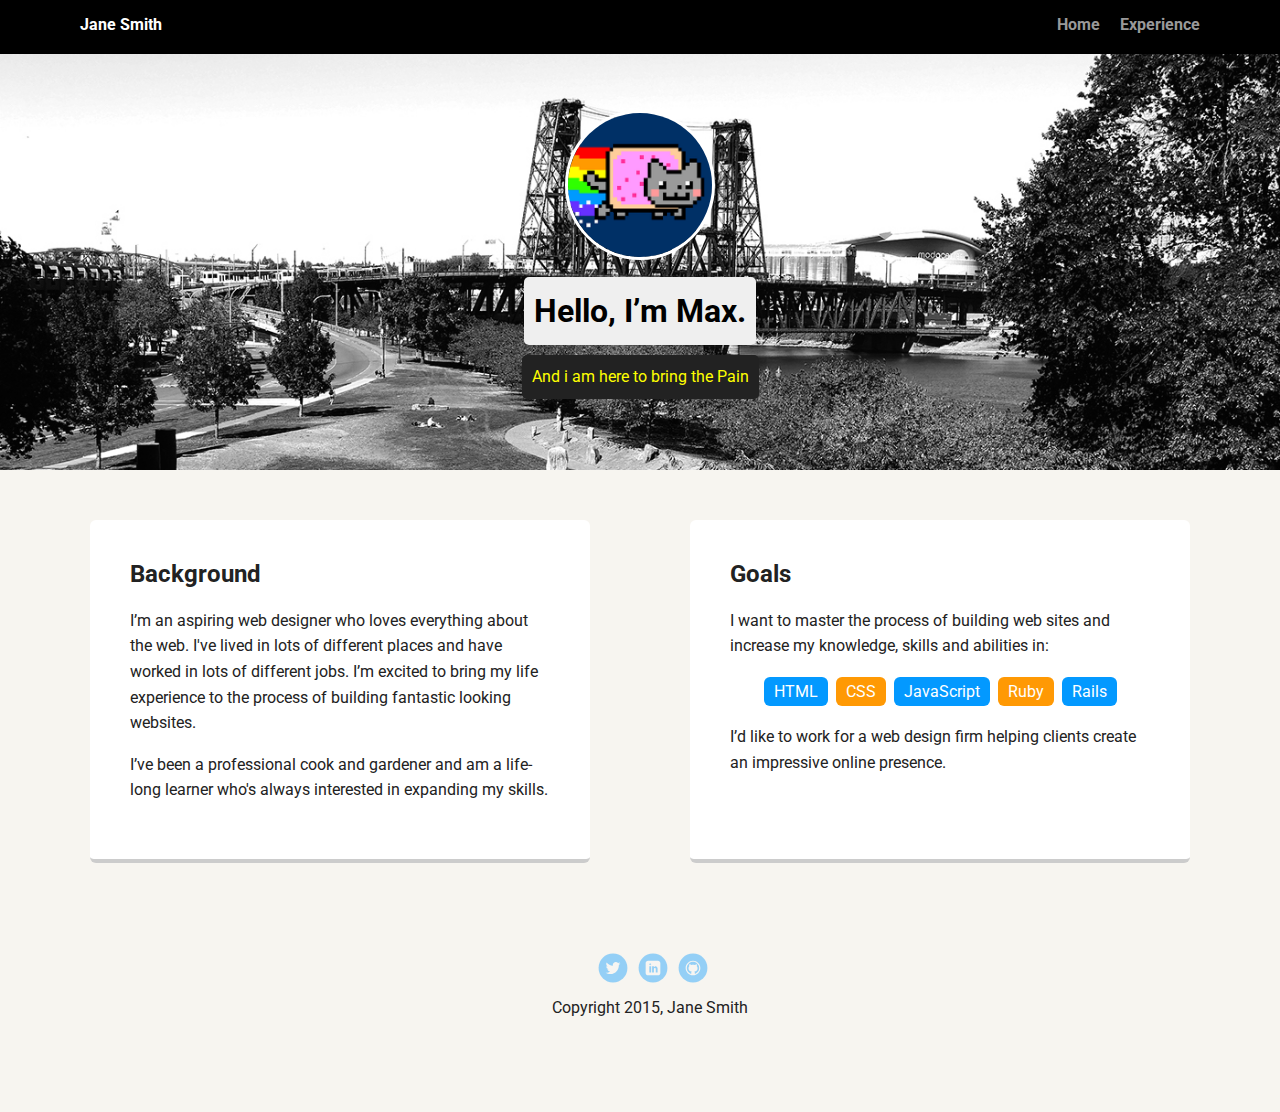
==== index.html @ d9aa148f "Initial commit" ====
<!doctype html>
<html lang="en">
<head>
  <meta charset="utf-8">
  <title>Max Payne's Profile</title>
  <meta name="viewport" content="width=device-width, initial-scale=1.0">
  <link rel="stylesheet" href="styles.css">
  <link href="https://fonts.googleapis.com/css?family=Muli%7CRoboto:400,300,500,700,900" rel="stylesheet"></head>
  <body>

    <div class="main-nav">
        <ul class="nav">
          <li class="name">Jane Smith</li>
          <li><a href="#">Home</a></li>
          <li><a href="#">Experience</a></li>
        </ul>
    </div>

    <header>
      <img src="images/me.png" alt="Drawing of Jane Smith" class="profile-image">
      <h1 class="tag name">Hello, I’m Max.</h1>
      <p class="tag location">And i am here to bring the Pain</p>
    </header>

    <main class="flex">
      <div class="card">
        <h2>Background</h2>
        <p>I’m an aspiring web designer who loves everything about the web. I've lived in lots of different places and have worked in lots of different jobs. I’m excited to bring my life experience to the process of building fantastic looking websites.</p>
        <p>I’ve been a professional cook and gardener and am a life-long learner who's always interested in expanding my skills.</p>
      </div> 

      <div class="card">
        <h2>Goals</h2>
        <p>I want to master the process of building web sites and increase my knowledge, skills and abilities in:</p>
        <ul class="skills">
          <li>HTML</li>
          <li>CSS</li>
          <li>JavaScript</li>
          <li>Ruby</li>
          <li>Rails</li>
        </ul>
        <p>I’d like to work for a web design firm helping clients create an impressive online presence.</p>
      </div> 

    </main>
    <footer>
      <ul>
        <li><a href="#" class="social twitter">Twitter</a></li>
        <li><a href="#" class="social linkedin">LinkedIn</a></li>
        <li><a href="#" class="social github">Github</a></li>
      </ul>
      <p class="copyright">Copyright 2015, Jane Smith</p>
    </footer>
  </body>
  </html>
---- styles.css ----
/* Global Layout Set-up */
* { 
  box-sizing: border-box;
}
  
body {
  margin: 0;
  padding: 0;
  text-align: center;
  font-family: 'Roboto', sans-serif;
  color: #222;
  background: #f7f5f0;
}
/* Link Styles */

a {
  text-decoration: none;
  color: #999;
}
a:hover {
  color: #6633ff;
}

/* Section Styles */

.main-nav {
  width: 100%;
  background: black;
  min-height: 30px;
  padding: 10px;
  position: fixed;
  text-align: center;
}
.nav {
  display: flex;
  justify-content: space-around;
  font-weight: 700;
  list-style-type: none;
  margin: 0 auto;
  padding: 0;
}

.nav .name {
    display: block;
    margin-right: auto;
    color: white;
}
.nav li {
  padding: 5px 10px 10px 10px;
}
.nav a {
  transition: all .5s;
}
.nav a:hover {
  color: white
}

header {
  text-align: center;
  background: url('images/portland.jpg') no-repeat top center ;
  background-size: cover;
  overflow: hidden;
  padding-top: 60px;
}
header {
  line-height: 1.5;
}
header .profile-image {
  margin-top: 50px;
  width: 150px;
  height: 150px;
  border-radius: 50%;
  border: 3px solid white;
  transition: all .5s;
}
header .profile-image:hover {
  transform: scale(1.2) rotate(5deg);
}
.tag {
  background-color: #efefef;
  color: black;
  padding: 10px;
  border-radius: 5px;
  display: table;
  margin: 10px auto;
} 
.location {
  background-color: #222;
  color: yellow;
}
.card {
  margin: 30px;
  padding: 20px 40px 40px;
  max-width: 500px;
  text-align: left;
  background: #fff;
  border-bottom: 4px solid #ccc;
  border-radius: 6px;
  transition: all .5s;
}
.card:hover {
  border-color: #ff99ff;
}

ul.skills {
  padding: 0;
  text-align: center;
}

.skills li {
  border-radius: 6px;
  display: inline-block;
  background: #ff9904;
  color: white;
  padding: 5px 10px;
  margin: 2px;
}

.skills li:nth-child(odd) {
  background: #0399ff;
}

footer {
  width: 100%;
  min-height: 30px;
  padding: 20px 0 40px 20px;
}

footer .copyright {
  top: -8px;
  font-size: .75em;
}

footer ul {
  list-style-type: none;
  margin: 0;
  padding: 0;
}

footer ul li {
  display: inline-block;
}

a.social {
  display: inline-block;
  text-indent: -9999px;
  margin-left: 5px;
  width: 30px;
  height: 30px;
  background-size: 30px 30px;
  opacity: .4;
  transition: all .5s;
}
a.twitter {
  background-image: url(images/twitter.svg);
}
a.linkedin {
  background-image: url(images/linkedin.svg);
}
a.github {
  background-image: url(images/github.svg);
}
a.social:hover {
  opacity: 1;
}
.clearfix {
  clear: both;
}

/* Styles for larger screens */
@media screen and (min-width: 720px) {
  
  .flex {
      display: -ms-flexbox;      /* TWEENER - IE 10 */
      display: flex; 
      max-width: 1200px;
      -ms-flex-pack: distribute;
      justify-content: space-around;
      margin: 0 auto;
  }

  header {
    min-height: 470px;
  }

  .nav {
    max-width: 1200px;
    padding: 0 30px;
  }


  main {
    padding-top: 20px;
  }

  main p {
    line-height: 1.6em;
  }

  footer {
    font-size: 1.3em;
    max-width: 1200px;
    margin: 40px auto;
  }

}
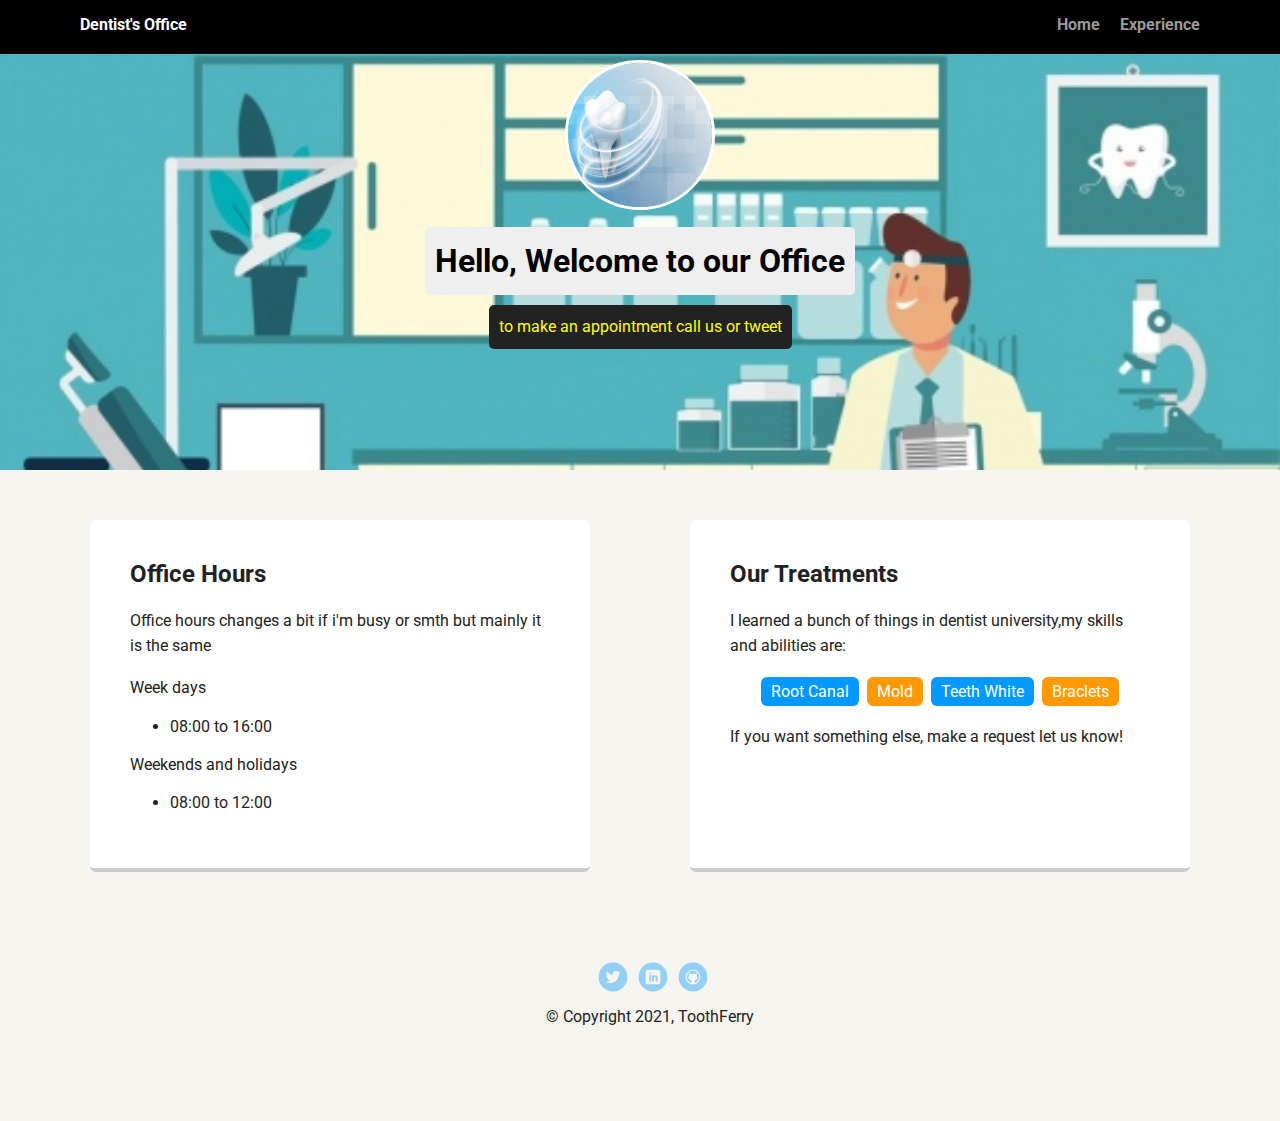
==== commit 3bb785b0: "added some photos and edit some code in index.html" ====
--- a/index.html
+++ b/index.html
@@ -1,55 +1,64 @@
 <!doctype html>
-<html lang="en">
+
 <head>
-  <meta charset="utf-8">
-  <title>Max Payne's Profile</title>
-  <meta name="viewport" content="width=device-width, initial-scale=1.0">
+
+  <title>Dentist's Office</title>
+ 
   <link rel="stylesheet" href="styles.css">
   <link href="https://fonts.googleapis.com/css?family=Muli%7CRoboto:400,300,500,700,900" rel="stylesheet"></head>
   <body>
 
     <div class="main-nav">
         <ul class="nav">
-          <li class="name">Jane Smith</li>
-          <li><a href="#">Home</a></li>
-          <li><a href="#">Experience</a></li>
+          <li class="name">Dentist's Office</li>
+          <li><a href="index.html">Home</a></li>
+          <li><a href="experience.html" target="_blank">Experience</a></li>
         </ul>
     </div>
 
     <header>
-      <img src="images/me.png" alt="Drawing of Jane Smith" class="profile-image">
-      <h1 class="tag name">Hello, I’m Max.</h1>
-      <p class="tag location">And i am here to bring the Pain</p>
+      <img src="images/tooth.jpg" alt="A photo of a tooth" class="profile-image">
+      <h1 class="tag name">Hello, Welcome to our Office</h1>
+      <p class="tag location">to make an appointment call us or tweet</p>
     </header>
 
     <main class="flex">
       <div class="card">
-        <h2>Background</h2>
-        <p>I’m an aspiring web designer who loves everything about the web. I've lived in lots of different places and have worked in lots of different jobs. I’m excited to bring my life experience to the process of building fantastic looking websites.</p>
-        <p>I’ve been a professional cook and gardener and am a life-long learner who's always interested in expanding my skills.</p>
+        <h2>Office Hours </h2>
+        <p>Office hours changes a bit if i'm busy or smth but mainly it is the same</p>
+        <p>Week days</p>
+          <ul>
+            <li>08:00 to 16:00</li>
+          </ul>
+          <p>Weekends and holidays</p>
+          <ul>
+            <li>08:00 to 12:00</li>
+          </ul>
+      
+        
       </div> 
 
       <div class="card">
-        <h2>Goals</h2>
-        <p>I want to master the process of building web sites and increase my knowledge, skills and abilities in:</p>
+        <h2>Our Treatments</h2>
+        <p>I learned a bunch of things in dentist university,my skills and abilities are:</p>
         <ul class="skills">
-          <li>HTML</li>
-          <li>CSS</li>
-          <li>JavaScript</li>
-          <li>Ruby</li>
-          <li>Rails</li>
+          <li>Root Canal</li>
+          <li>Mold</li>
+          <li>Teeth White</li>
+          <li>Braclets</li>
+          
         </ul>
-        <p>I’d like to work for a web design firm helping clients create an impressive online presence.</p>
+        <p>If you want something else, make a request let us know!</p>
       </div> 
 
     </main>
     <footer>
       <ul>
-        <li><a href="#" class="social twitter">Twitter</a></li>
-        <li><a href="#" class="social linkedin">LinkedIn</a></li>
-        <li><a href="#" class="social github">Github</a></li>
+        <li><a href="https://twitter.com/" target="_blank" class="social twitter">Twitter</a></li>
+        <li><a href="https://tr.linkedin.com/" target="_blank" class="social linkedin">LinkedIn</a></li>
+        <li><a href="https://github.com/" target="_blank" class="social github">Github</a></li>
       </ul>
-      <p class="copyright">Copyright 2015, Jane Smith</p>
+      <p class="copyright">&copy; Copyright 2021, ToothFerry</p>
     </footer>
   </body>
   </html>
--- a/styles.css
+++ b/styles.css
@@ -57,10 +57,10 @@
 
 header {
   text-align: center;
-  background: url('images/portland.jpg') no-repeat top center ;
+  background: url('images/dental-office-foto1.jpg') no-repeat top center ;
   background-size: cover;
   overflow: hidden;
-  padding-top: 60px;
+  padding-top: 10px;
 }
 header {
   line-height: 1.5;
@@ -74,7 +74,7 @@
   transition: all .5s;
 }
 header .profile-image:hover {
-  transform: scale(1.2) rotate(5deg);
+  transform: scale(1.5) rotate(360deg);
 }
 .tag {
   background-color: #efefef;
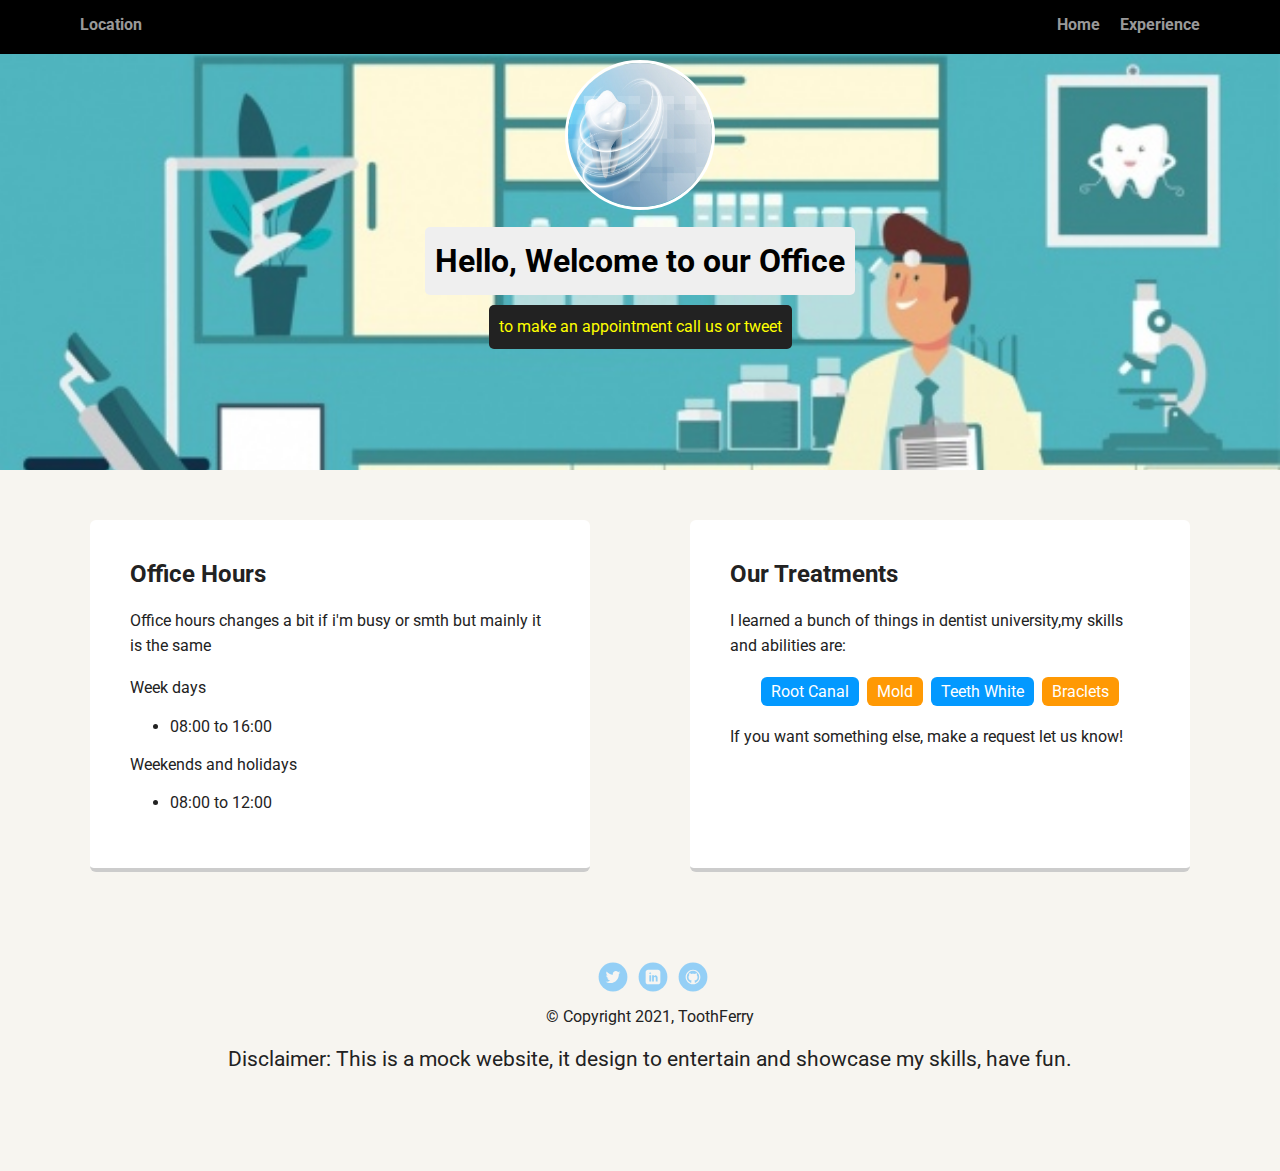
==== commit 188ca1a6: "updated the rest and added 3th page." ====
--- a/index.html
+++ b/index.html
@@ -1,4 +1,5 @@
 <!doctype html>
+<html lang="en">
 
 <head>
 
@@ -8,14 +9,14 @@
   <link href="https://fonts.googleapis.com/css?family=Muli%7CRoboto:400,300,500,700,900" rel="stylesheet"></head>
   <body>
 
-    <div class="main-nav">
+    <nav class="main-nav">
         <ul class="nav">
-          <li class="name">Dentist's Office</li>
+          <li class="name"><a href="navigation.html">Location</a></li>
           <li><a href="index.html">Home</a></li>
-          <li><a href="experience.html" target="_blank">Experience</a></li>
+          <li><a href="experience.html">Experience</a></li>
         </ul>
-    </div>
-
+    </nav>
+    
     <header>
       <img src="images/tooth.jpg" alt="A photo of a tooth" class="profile-image">
       <h1 class="tag name">Hello, Welcome to our Office</h1>
@@ -38,7 +39,7 @@
         
       </div> 
 
-      <div class="card">
+      <section class="card">
         <h2>Our Treatments</h2>
         <p>I learned a bunch of things in dentist university,my skills and abilities are:</p>
         <ul class="skills">
@@ -49,16 +50,17 @@
           
         </ul>
         <p>If you want something else, make a request let us know!</p>
-      </div> 
+      </section> 
 
     </main>
     <footer>
       <ul>
         <li><a href="https://twitter.com/" target="_blank" class="social twitter">Twitter</a></li>
         <li><a href="https://tr.linkedin.com/" target="_blank" class="social linkedin">LinkedIn</a></li>
-        <li><a href="https://github.com/" target="_blank" class="social github">Github</a></li>
+        <li><a href="https://github.com/AnilBASARAN" target="_blank" class="social github">Github</a></li>
       </ul>
       <p class="copyright">&copy; Copyright 2021, ToothFerry</p>
+      <p>Disclaimer: This is a mock website, it design to entertain and showcase my skills, have fun.</p>
     </footer>
   </body>
   </html>
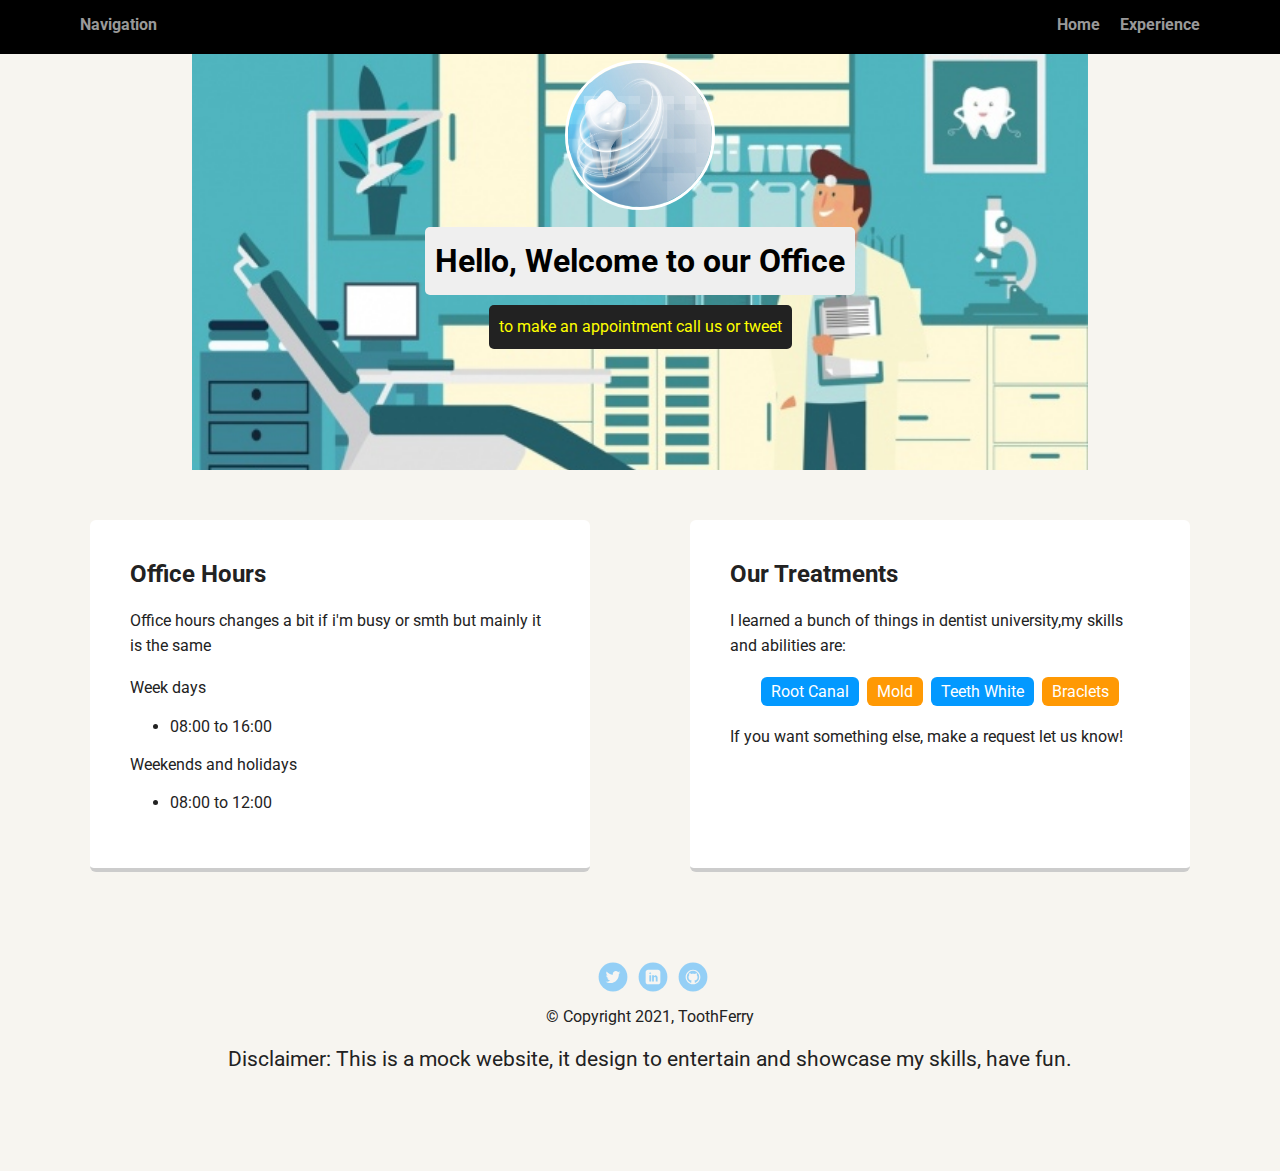
==== commit a6e49a29: "last touches" ====
--- a/index.html
+++ b/index.html
@@ -11,7 +11,7 @@
 
     <nav class="main-nav">
         <ul class="nav">
-          <li class="name"><a href="navigation.html">Location</a></li>
+          <li class="name"><a href="navigation.html">Navigation</a></li>
           <li><a href="index.html">Home</a></li>
           <li><a href="experience.html">Experience</a></li>
         </ul>
--- a/styles.css
+++ b/styles.css
@@ -58,9 +58,10 @@
 header {
   text-align: center;
   background: url('images/dental-office-foto1.jpg') no-repeat top center ;
-  background-size: cover;
+  background-size: 70%;
   overflow: hidden;
   padding-top: 10px;
+
 }
 header {
   line-height: 1.5;
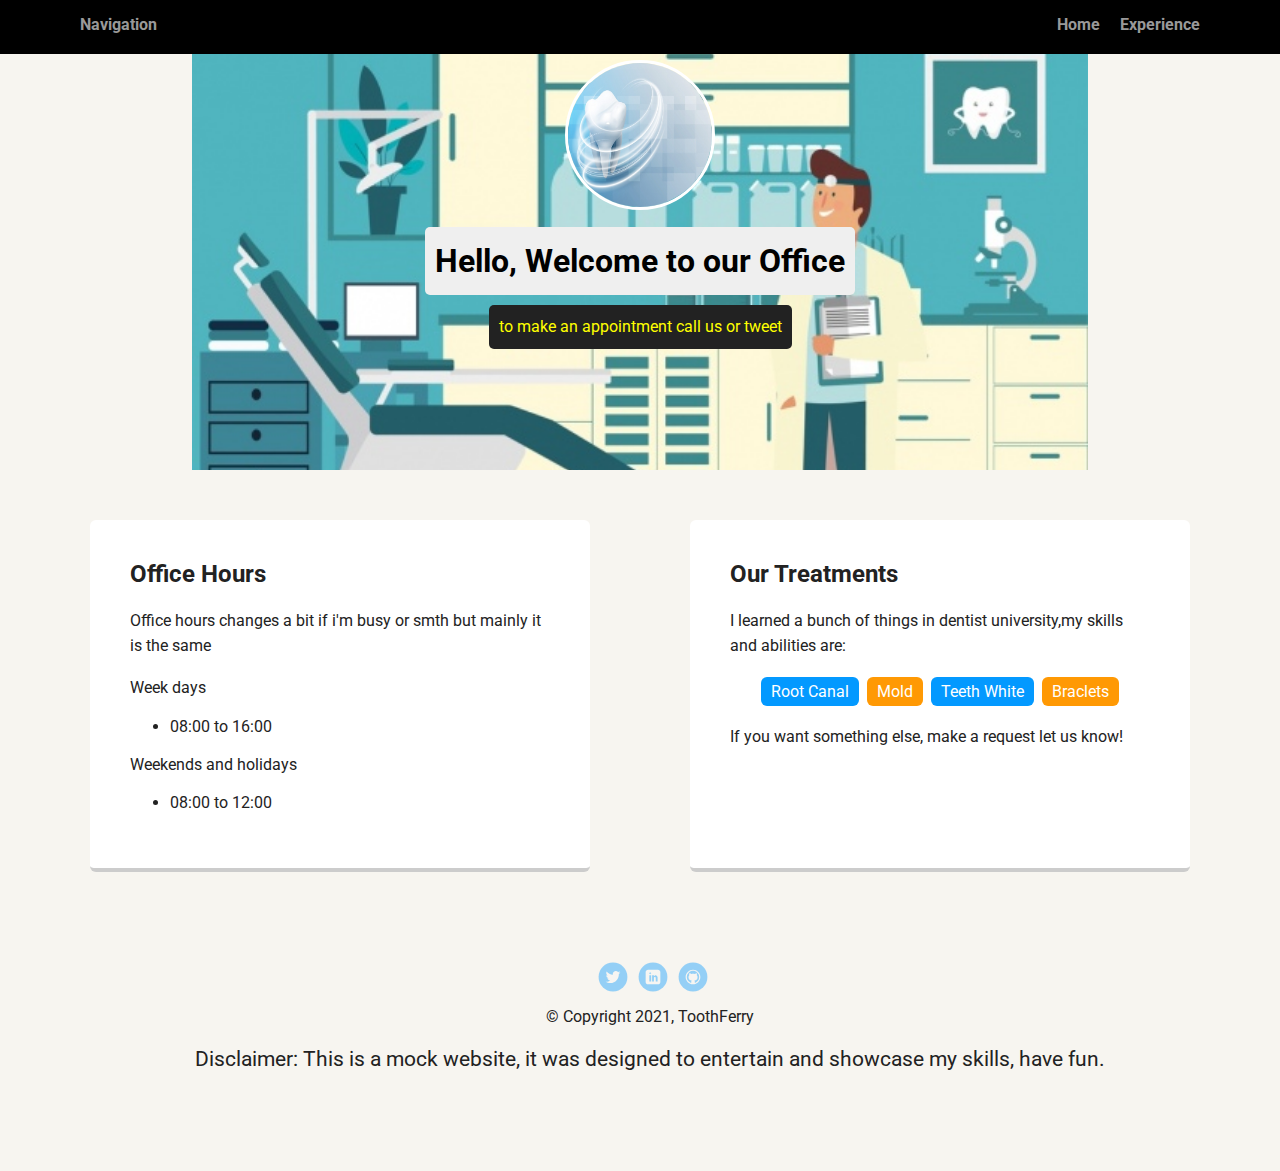
==== commit 4f3902c2: "editted some typo" ====
--- a/index.html
+++ b/index.html
@@ -60,7 +60,7 @@
         <li><a href="https://github.com/AnilBASARAN" target="_blank" class="social github">Github</a></li>
       </ul>
       <p class="copyright">&copy; Copyright 2021, ToothFerry</p>
-      <p>Disclaimer: This is a mock website, it design to entertain and showcase my skills, have fun.</p>
+      <p>Disclaimer: This is a mock website, it was designed to entertain and showcase my skills, have fun.</p>
     </footer>
   </body>
   </html>
--- a/styles.css
+++ b/styles.css
@@ -52,7 +52,7 @@
   transition: all .5s;
 }
 .nav a:hover {
-  color: white
+  color: white;
 }
 
 header {
